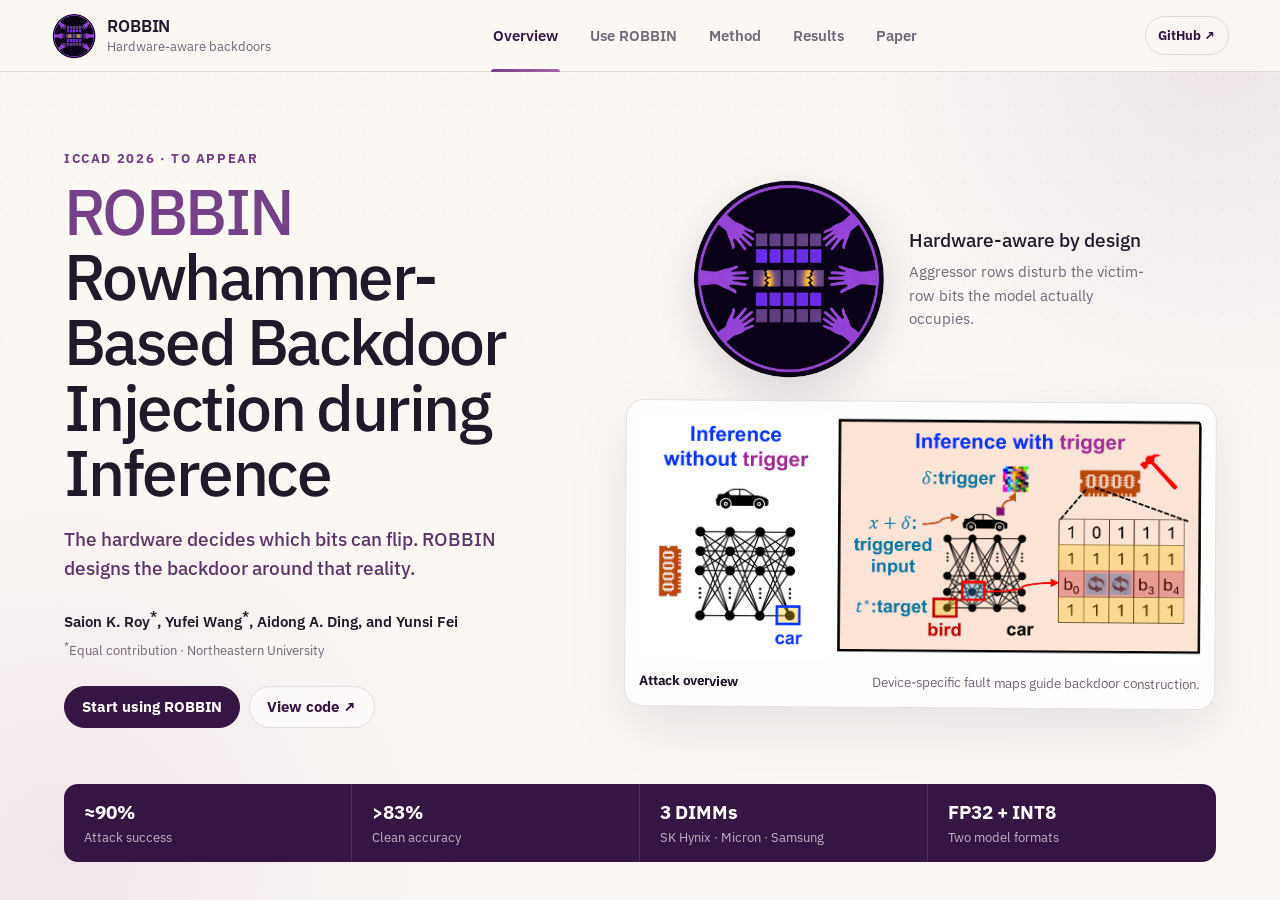
==== docs/index.html @ 3e722560 "Refine emblem hands and hammered cells" ====
<!doctype html>
<html lang="en">
  <head>
    <meta charset="utf-8" />
    <meta name="viewport" content="width=device-width, initial-scale=1" />
    <meta name="theme-color" content="#f8f3f7" />
    <meta name="description" content="ROBBIN is a hardware-aware inference-time backdoor attack that maps device-specific Rowhammer faults to DNN model pages." />
    <meta property="og:title" content="ROBBIN · Rowhammer-Based Backdoor Injection during Inference" />
    <meta property="og:description" content="Use ROBBIN, understand the method, and explore hardware results across three DDR4 devices." />
    <meta property="og:type" content="website" />
    <meta property="og:url" content="https://noisyor.github.io/ROBBIN-Rowhammer-Based-Backdoor-Injection-during-Inference/" />
    <meta property="og:image" content="https://noisyor.github.io/ROBBIN-Rowhammer-Based-Backdoor-Injection-during-Inference/assets/robbin-og.png" />
    <meta name="twitter:card" content="summary_large_image" />
    <link rel="icon" href="assets/robbin-robin-emblem.png?v=20260803e" />
    <link rel="stylesheet" href="assets/site.css?v=20260803j" />
    <script src="assets/site.js?v=20260803c" defer></script>
    <title>ROBBIN · Rowhammer-Based Backdoor Injection during Inference</title>
  </head>
  <body>
    <a class="skip-link" href="#tab-content">Skip to content</a>
    <div class="app-shell">
      <header class="site-header">
        <a class="brand" href="#overview" data-tab-link="overview" aria-label="ROBBIN overview">
          <img src="assets/robbin-robin-emblem.png?v=20260803e" alt="" />
          <span><strong>ROBBIN</strong><small>Hardware-aware backdoors</small></span>
        </a>

        <nav class="site-tabs" role="tablist" aria-label="Project sections">
          <button type="button" role="tab" id="tab-overview" aria-controls="overview" aria-selected="true" data-tab="overview">Overview</button>
          <button type="button" role="tab" id="tab-use" aria-controls="use" aria-selected="false" data-tab="use">Use ROBBIN</button>
          <button type="button" role="tab" id="tab-method" aria-controls="method" aria-selected="false" data-tab="method">Method</button>
          <button type="button" role="tab" id="tab-results" aria-controls="results" aria-selected="false" data-tab="results">Results</button>
          <button type="button" role="tab" id="tab-paper" aria-controls="paper" aria-selected="false" data-tab="paper">Paper</button>
        </nav>

        <a class="github-link" href="https://github.com/noisyor/ROBBIN-Rowhammer-Based-Backdoor-Injection-during-Inference">GitHub <span aria-hidden="true">↗</span></a>
      </header>

      <main id="tab-content" class="tab-content">
        <section class="tab-panel overview-panel" id="overview" role="tabpanel" aria-labelledby="tab-overview" tabindex="0">
          <div class="overview-copy">
            <p class="kicker">ICCAD 2026 · To appear</p>
            <h1><span>ROBBIN</span><br />Rowhammer-Based Backdoor Injection during Inference</h1>
            <p class="lead">The hardware decides which bits can flip. ROBBIN designs the backdoor around that reality.</p>
            <p class="authors">Saion K. Roy<sup>*</sup>, Yufei Wang<sup>*</sup>, Aidong A. Ding, and Yunsi Fei</p>
            <p class="affiliation"><sup>*</sup>Equal contribution · Northeastern University</p>
            <div class="actions">
              <button class="primary-action" type="button" data-tab-link="use">Start using ROBBIN</button>
              <a class="secondary-action" href="https://github.com/noisyor/ROBBIN-Rowhammer-Based-Backdoor-Injection-during-Inference">View code ↗</a>
            </div>
          </div>

          <div class="overview-visual">
            <div class="emblem-showcase">
              <img src="assets/robbin-robin-emblem.png?v=20260803e" alt="ROBBIN emblem showing mirrored five-fingered hands around DRAM rows with hammered victim cells turning yellow" />
              <div><strong>Hardware-aware by design</strong><span>Aggressor rows disturb the victim-row bits the model actually occupies.</span></div>
            </div>
            <figure class="paper-card">
              <img src="assets/figures/attack-overview.png" alt="A clean car input is classified correctly, while a triggered car input is mapped to a bird after profiled Rowhammer bit flips." />
              <figcaption><strong>Attack overview</strong><span>Device-specific fault maps guide backdoor construction.</span></figcaption>
            </figure>
          </div>

          <div class="metric-strip" aria-label="Evaluation highlights">
            <div><strong>≈90%</strong><span>Attack success</span></div>
            <div><strong>&gt;83%</strong><span>Clean accuracy</span></div>
            <div><strong>3 DIMMs</strong><span>SK Hynix · Micron · Samsung</span></div>
            <div><strong>FP32 + INT8</strong><span>Two model formats</span></div>
          </div>
        </section>

        <section class="tab-panel use-panel" id="use" role="tabpanel" aria-labelledby="tab-use" tabindex="0" hidden>
          <header class="panel-heading">
            <div><p class="kicker">Use ROBBIN</p><h2>From checkpoint to attack report.</h2></div>
            <p>Begin with the supplied profile. Move to an authorized hardware profile after the software path works end to end.</p>
          </header>

          <div class="use-layout">
            <aside class="setup-card">
              <div class="setup-group">
                <span class="control-label">1 · Profile source</span>
                <div class="segmented" role="group" aria-label="Choose profile source">
                  <button type="button" data-profile="sample" aria-pressed="true">Sample</button>
                  <button type="button" data-profile="custom" aria-pressed="false">My DRAM</button>
                </div>
              </div>
              <div class="setup-group">
                <span class="control-label">2 · Model precision</span>
                <div class="segmented" role="group" aria-label="Choose model precision">
                  <button type="button" data-precision="int8" aria-pressed="true">INT8</button>
                  <button type="button" data-precision="fp32" aria-pressed="false">FP32</button>
                </div>
              </div>
              <div class="current-path"><span>Current path</span><strong id="run-path-label">Sample · INT8</strong></div>
              <div class="needs-list">
                <p><span>01</span>Python 3.8+ and PyTorch</p>
                <p><span>02</span>ResNet-20 checkpoint</p>
                <p><span>03</span>Linux research system</p>
              </div>
              <p class="safety"><strong>Authorized systems only.</strong> The sample profile does not hammer local memory.</p>
            </aside>

            <div class="command-card">
              <div class="command-header"><span id="command-title">Reproduce with the supplied profile</span><button type="button" class="copy-button" data-copy-target="quickstart-code">Copy</button></div>
              <pre><code id="quickstart-code">Loading commands…</code></pre>
              <p id="command-note"><strong>Before you run:</strong> CIFAR-10 downloads automatically.</p>
            </div>
          </div>

          <div class="workflow-strip" aria-label="ROBBIN workflow">
            <div><b>1</b><span><strong>Profile</strong>Stable 0→1 and 1→0 faults</span></div>
            <div><b>2</b><span><strong>Map</strong>Model layout in 4 KB pages</span></div>
            <div><b>3</b><span><strong>Optimize</strong>Score realizable page pairs</span></div>
            <div><b>4</b><span><strong>Evaluate</strong>Track ASR and clean accuracy</span></div>
          </div>
        </section>

        <section class="tab-panel method-panel" id="method" role="tabpanel" aria-labelledby="tab-method" tabindex="0" hidden>
          <header class="panel-heading">
            <div><p class="kicker">The method</p><h2>Hardware fault map first.</h2></div>
            <p>ROBBIN selects mappings from the flips a real target device can produce, rather than hoping idealized model flips are physically realizable.</p>
          </header>

          <div class="method-layout">
            <div class="method-steps">
              <article><span>01</span><div><h3>Measure stable faults</h3><p>Retain reproducible, direction-specific bit flips from repeated profiling.</p></div></article>
              <article><span>02</span><div><h3>Score realizable impact</h3><p>Combine model sensitivity, bit significance, and device vulnerability.</p></div></article>
              <article><span>03</span><div><h3>Match pages</h3><p>Test top-K DRAM candidates for each high-value model page.</p></div></article>
              <article><span>04</span><div><h3>Deploy and evaluate</h3><p>Apply selected mappings while enforcing the clean-accuracy floor.</p></div></article>
            </div>

            <figure class="figure-card profile-figure">
              <img src="assets/figures/dram-profile.png" alt="Bit-flip count versus refresh cycles for three DDR4 devices." />
              <figcaption>Fault counts stabilize by 500 refresh cycles across ten repetitions.</figcaption>
            </figure>

            <aside class="formula-card">
              <span class="control-label">Direction-aware page score</span>
              <div class="score-equation" role="img" aria-label="r sub p equals V zero to one times s sub p zero to one, plus V one to zero times s sub p one to zero">
                <span class="equation-symbol"><i>r</i><sub>p</sub></span>
                <span class="equation-operator">=</span>
                <span class="equation-term"><i>V</i><sup>(0→1)</sup><i>s</i><sub>p</sub><sup>(0→1)</sup></span>
                <span class="equation-operator equation-plus">+</span>
                <span class="equation-term"><i>V</i><sup>(1→0)</sup><i>s</i><sub>p</sub><sup>(1→0)</sup></span>
              </div>
              <p class="equation-note">Available hardware faults × model sensitivity, summed over both flip directions.</p>
              <dl><div><dt>Candidate pool</dt><dd>Top-K, typically 20</dd></div><div><dt>Constraint</dt><dd>Target ASR + TA floor</dd></div><div><dt>Output</dt><dd>DNN → DRAM pages</dd></div></dl>
            </aside>
          </div>
        </section>

        <section class="tab-panel results-panel" id="results" role="tabpanel" aria-labelledby="tab-results" tabindex="0" hidden>
          <header class="panel-heading">
            <div><p class="kicker">Hardware results</p><h2>Consistent across three DDR4 chips.</h2></div>
            <div class="result-switch" role="group" aria-label="Choose result precision"><button type="button" data-result="int8" aria-pressed="true">INT8</button><button type="button" data-result="fp32" aria-pressed="false">FP32</button></div>
          </header>

          <div class="results-layout">
            <figure class="figure-card result-figure">
              <img id="result-image" src="assets/figures/int8-results.png" alt="INT8 attack success and test accuracy across three devices." />
              <figcaption id="result-caption">INT8 ResNet-20 · ROBBIN versus Don’t Knock</figcaption>
            </figure>
            <div class="result-summary">
              <article><span>Attack success</span><strong id="result-asr">90.2 / 90.1 / 90.9%</strong><p>Devices A, B, and C</p></article>
              <article><span>Clean accuracy</span><strong id="result-ta">83.0–87.0%</strong><p>After attack deployment</p></article>
              <article><span id="result-third-label">Page efficiency</span><strong id="result-efficiency">64–73% fewer</strong><p id="result-efficiency-note">Pages than Don’t Knock</p></article>
            </div>
            <aside class="defense-card">
              <div><span class="control-label">Countermeasure</span><h3>Keep weights off vulnerable pages.</h3><p>Vulnerability-aware allocation restores clean accuracy and reduces ASR to the trigger-only baseline on Device B.</p></div>
              <img src="assets/figures/countermeasure.png" alt="Countermeasure results after vulnerable-page blacklisting." />
            </aside>
          </div>
        </section>

        <section class="tab-panel paper-panel" id="paper" role="tabpanel" aria-labelledby="tab-paper" tabindex="0" hidden>
          <div class="paper-layout">
            <div class="paper-meta">
              <p class="kicker">Paper</p>
              <h2>ROBBIN: Rowhammer-Based Backdoor Injection during Inference</h2>
              <p class="authors">Saion K. Roy, Yufei Wang, Aidong A. Ding, and Yunsi Fei</p>
              <p class="venue">IEEE/ACM International Conference on Computer-Aided Design · 2026 · To appear</p>
              <div class="actions"><a class="primary-action" href="https://github.com/noisyor/ROBBIN-Rowhammer-Based-Backdoor-Injection-during-Inference">GitHub repository ↗</a><a class="secondary-action" href="https://drive.google.com/drive/folders/113tWaQPlbuyK6h5fFslvnyCXRkXAqYg8?usp=sharing">Profiling data ↗</a></div>
              <img class="paper-emblem" src="assets/robbin-robin-emblem.png?v=20260803e" alt="ROBBIN Rowhammer aggressor-row emblem" />
            </div>
            <article class="abstract-card"><span class="control-label">Abstract</span><p>Existing Rowhammer-based inference-time backdoor attacks choose model bit flips without accounting for the complete fault set that the underlying DRAM will produce. This disconnect makes their behavior unreliable across devices and causes damaging collateral flips.</p><p>ROBBIN integrates device-specific vulnerability profiles into backdoor construction, selecting model-to-DRAM page mappings that maximize triggered behavior while preserving clean accuracy.</p></article>
            <div class="citation-card"><div class="command-header"><span>BibTeX · preliminary</span><button type="button" class="copy-button" data-copy-target="bibtex-code">Copy</button></div><pre><code id="bibtex-code">@inproceedings{roy2026robbin,
  title     = {ROBBIN: Rowhammer-Based Backdoor Injection during Inference},
  author    = {Roy, Saion K. and Wang, Yufei and Ding, Aidong A. and Fei, Yunsi},
  booktitle = {IEEE/ACM International Conference on Computer-Aided Design},
  year      = {2026}
}</code></pre><p>Final proceedings details will replace this citation.</p></div>
          </div>
        </section>
      </main>
    </div>
  </body>
</html>
---- docs/assets/site.css ----
@import url("https://fonts.googleapis.com/css2?family=IBM+Plex+Sans:ital,wght@0,400;0,500;0,600;1,400&display=swap");

:root {
  --ink: #21182a;
  --muted: #716779;
  --paper: #fbf8f4;
  --surface: rgba(255, 255, 255, .82);
  --plum: #351542;
  --violet: #754087;
  --orchid: #a965a9;
  --gold: #dcae54;
  --line: rgba(73, 45, 84, .14);
  --shadow: 0 22px 60px rgba(53, 21, 66, .10);
  --radius: 18px;
  --text-xs: .84rem;
  --text-sm: .96rem;
  --text-base: 1rem;
  --text-lg: 1.18rem;
  --text-xl: 1.55rem;
  --text-2xl: clamp(2.2rem, 3.2vw, 3.2rem);
}

* { box-sizing: border-box; }
html, body { width: 100%; height: 100%; overflow: hidden; }
html { background: var(--paper); }
body { margin: 0; color: var(--ink); background: radial-gradient(circle at 5% 95%, rgba(169, 101, 169, .12), transparent 30%), radial-gradient(circle at 95% 5%, rgba(117, 64, 135, .10), transparent 28%), var(--paper); font-family: "IBM Plex Sans", -apple-system, BlinkMacSystemFont, "Segoe UI", sans-serif; font-size: var(--text-base); line-height: 1.55; -webkit-font-smoothing: antialiased; }
body::before { content: ""; position: fixed; inset: 0; pointer-events: none; opacity: .34; background-image: radial-gradient(circle at 1px 1px, rgba(53, 21, 66, .12) 1px, transparent 0); background-size: 26px 26px; mask-image: linear-gradient(to bottom, #000, transparent 72%); }
button, a { font: inherit; }
button { color: inherit; }
a { color: inherit; }
img { display: block; max-width: 100%; }
h1, h2, h3, p { margin-top: 0; }
.skip-link { position: fixed; z-index: 50; top: 8px; left: 8px; padding: 8px 12px; color: #fff; background: var(--plum); transform: translateY(-160%); }
.skip-link:focus { transform: none; }
.app-shell { position: relative; height: 100dvh; display: grid; grid-template-rows: 72px minmax(0, 1fr); overflow: hidden; }

.site-header { position: relative; z-index: 10; display: grid; grid-template-columns: 240px minmax(0, 1fr) 110px; align-items: center; gap: 24px; padding: 0 clamp(20px, 4vw, 58px); background: rgba(251, 248, 244, .88); border-bottom: 1px solid var(--line); backdrop-filter: blur(16px); }
.brand { width: fit-content; display: flex; align-items: center; gap: 10px; text-decoration: none; }
.brand img { width: 46px; height: 46px; object-fit: contain; }
.brand > span { display: grid; line-height: 1.15; }
.brand strong { font-size: 1.05rem; font-weight: 600; letter-spacing: -.01em; }
.brand small { margin-top: 3px; color: var(--muted); font-size: var(--text-xs); }
.site-tabs { height: 100%; display: flex; align-items: stretch; justify-content: center; gap: clamp(12px, 2.2vw, 34px); }
.site-tabs button { position: relative; padding: 0 2px; color: var(--muted); background: none; border: 0; font-size: var(--text-sm); font-weight: 600; cursor: pointer; white-space: nowrap; }
.site-tabs button:hover, .site-tabs button[aria-selected="true"] { color: var(--plum); }
.site-tabs button[aria-selected="true"]::after { content: ""; position: absolute; right: 0; bottom: -1px; left: 0; height: 3px; background: linear-gradient(90deg, var(--violet), var(--orchid)); border-radius: 3px 3px 0 0; }
.github-link { justify-self: end; padding: 8px 12px; color: var(--plum); border: 1px solid var(--line); border-radius: 999px; font-size: var(--text-xs); font-weight: 700; text-decoration: none; }
.github-link:hover { border-color: var(--violet); }

.tab-content { position: relative; min-height: 0; overflow: hidden; }
.tab-panel { position: absolute; inset: 0; min-height: 0; padding: clamp(22px, 3vw, 44px) clamp(24px, 5vw, 72px); overflow: hidden; animation: panel-in .34s ease both; }
.tab-panel[hidden] { display: none; }
@keyframes panel-in { from { opacity: 0; transform: translateY(8px); } to { opacity: 1; transform: none; } }
.kicker { margin-bottom: 10px; color: var(--violet); font-size: var(--text-xs); font-weight: 700; letter-spacing: .12em; text-transform: uppercase; }
.panel-heading { height: 84px; display: flex; align-items: flex-end; justify-content: space-between; gap: 46px; margin-bottom: 24px; }
.panel-heading > div { flex: 1 1 auto; }
.panel-heading h2 { margin: 0; font-family: inherit; font-size: var(--text-2xl); font-weight: 500; line-height: 1.08; letter-spacing: -.025em; }
.panel-heading > p { width: min(44%, 520px); margin: 0; color: var(--muted); font-size: var(--text-sm); }
.control-label { display: block; color: var(--muted); font-size: var(--text-xs); font-weight: 700; letter-spacing: .08em; text-transform: uppercase; }
.primary-action, .secondary-action { display: inline-flex; align-items: center; justify-content: center; min-height: 42px; padding: 0 17px; border-radius: 999px; font-size: var(--text-sm); font-weight: 700; text-decoration: none; cursor: pointer; }
.primary-action { color: #fff; background: var(--plum); border: 1px solid var(--plum); }
.secondary-action { color: var(--plum); background: rgba(255,255,255,.5); border: 1px solid var(--line); }
.actions { display: flex; flex-wrap: wrap; gap: 9px; }
.figure-card, .paper-card, .setup-card, .command-card, .formula-card, .abstract-card, .citation-card, .result-summary article, .defense-card { background: var(--surface); border: 1px solid var(--line); border-radius: var(--radius); box-shadow: var(--shadow); }

.overview-panel { display: grid; grid-template-columns: minmax(0, .9fr) minmax(460px, 1.1fr); grid-template-rows: 1fr auto; column-gap: clamp(38px, 6vw, 92px); align-items: center; }
.overview-copy { align-self: center; max-width: 700px; }
.overview-copy h1 { margin-bottom: 20px; font-family: inherit; font-size: clamp(2.5rem, 5vw, 4.4rem); font-weight: 500; line-height: 1.02; letter-spacing: -.04em; }
.overview-copy h1 span { color: var(--violet); }
.lead { max-width: 660px; margin-bottom: 23px; color: #5d3467; font-size: var(--text-lg); font-weight: 500; }
.authors { margin-bottom: 4px; font-size: var(--text-sm); font-weight: 600; }
.affiliation { margin-bottom: 25px; color: var(--muted); font-size: var(--text-xs); }
.overview-visual { position: relative; display: grid; grid-template-rows: auto auto; gap: 12px; align-content: center; align-self: stretch; min-height: 0; }
.emblem-showcase { display: flex; align-items: center; justify-content: center; gap: 18px; padding: 8px 18px; }
.emblem-showcase img { width: clamp(180px, 16vw, 230px); height: clamp(180px, 16vw, 230px); flex: 0 0 auto; object-fit: contain; filter: drop-shadow(0 16px 25px rgba(53, 21, 66, .16)); }
.emblem-showcase > div { display: grid; max-width: 245px; }
.emblem-showcase strong { font-size: var(--text-lg); font-weight: 500; }
.emblem-showcase span { margin-top: 5px; color: var(--muted); font-size: var(--text-sm); }
.paper-card { position: relative; z-index: 1; width: 100%; overflow: hidden; margin: 0; padding: 14px; transform: rotate(.4deg); }
.paper-card > img { width: 100%; max-height: min(29vh, 270px); object-fit: contain; background: #fff; border-radius: 10px; }
.paper-card figcaption, .figure-card figcaption { display: flex; justify-content: space-between; gap: 20px; margin-top: 12px; color: var(--muted); font-size: var(--text-xs); }
.paper-card figcaption strong { color: var(--ink); }
.metric-strip { grid-column: 1 / -1; align-self: end; display: grid; grid-template-columns: repeat(4, 1fr); overflow: hidden; margin-top: 18px; background: var(--plum); border-radius: 14px; }
.metric-strip div { display: grid; padding: 14px 20px; color: rgba(255,255,255,.68); border-right: 1px solid rgba(255,255,255,.12); }
.metric-strip div:last-child { border-right: 0; }
.metric-strip strong { color: #fff; font-size: var(--text-lg); }
.metric-strip span { font-size: var(--text-xs); }

.use-layout { height: calc(100% - 168px); display: grid; grid-template-columns: 260px minmax(0, 1fr); gap: 18px; }
.setup-card { padding: 20px; box-shadow: none; }
.setup-group + .setup-group { margin-top: 18px; }
.segmented { display: grid; grid-template-columns: 1fr 1fr; gap: 4px; margin-top: 8px; padding: 4px; background: #eee7f0; border-radius: 10px; }
.segmented button, .result-switch button { min-height: 35px; background: transparent; border: 0; border-radius: 7px; font-size: var(--text-xs); font-weight: 700; cursor: pointer; }
.segmented button[aria-pressed="true"], .result-switch button[aria-pressed="true"] { color: #fff; background: var(--plum); }
.current-path { margin: 18px 0 15px; padding: 12px; background: #f7f0f7; border: 1px solid var(--line); border-radius: 10px; }
.current-path span { display: block; color: var(--muted); font-size: var(--text-xs); text-transform: uppercase; }
.current-path strong { color: var(--violet); font-size: var(--text-sm); }
.needs-list { display: grid; gap: 8px; }
.needs-list p { display: flex; gap: 9px; margin: 0; color: var(--muted); font-size: var(--text-xs); }
.needs-list span { color: var(--violet); font-weight: 700; }
.safety { margin: 16px 0 0; padding-top: 13px; color: #7b6040; border-top: 1px solid var(--line); font-size: var(--text-xs); }
.command-card { min-width: 0; overflow: hidden; color: #eee7f3; background: #201429; }
.command-header { min-height: 50px; display: flex; align-items: center; justify-content: space-between; gap: 20px; padding: 0 18px; color: #d5c8da; border-bottom: 1px solid rgba(255,255,255,.10); font-size: var(--text-xs); }
.copy-button { padding: 6px 10px; color: #fff; background: rgba(255,255,255,.07); border: 1px solid rgba(255,255,255,.16); border-radius: 7px; font-size: var(--text-xs); cursor: pointer; }
pre { margin: 0; overflow: auto; white-space: pre; }
code { font: 500 var(--text-xs)/1.58 ui-monospace, SFMono-Regular, Menlo, Consolas, monospace; }
.command-card pre { height: calc(100% - 103px); padding: 18px 22px; }
.command-card > p { height: 53px; margin: 0; padding: 10px 18px; color: #ab9db1; background: rgba(0,0,0,.12); border-top: 1px solid rgba(255,255,255,.08); font-size: var(--text-xs); }
.command-card > p strong { color: #e5dce9; }
.workflow-strip { height: 60px; display: grid; grid-template-columns: repeat(4, 1fr); gap: 8px; margin-top: 12px; }
.workflow-strip > div { display: flex; align-items: center; gap: 11px; padding: 9px 13px; background: rgba(255,255,255,.7); border: 1px solid var(--line); border-radius: 11px; }
.workflow-strip b { display: grid; width: 25px; height: 25px; place-items: center; flex: 0 0 auto; color: #fff; background: var(--violet); border-radius: 50%; font-size: var(--text-xs); }
.workflow-strip span { display: grid; color: var(--muted); font-size: var(--text-xs); }
.workflow-strip strong { color: var(--ink); font-size: var(--text-xs); }

.method-layout { height: calc(100% - 108px); display: grid; grid-template-columns: .9fr 1.2fr .9fr; gap: 18px; }
.method-panel .panel-heading > p { font-size: var(--text-base); }
.method-panel .kicker, .formula-card .control-label { font-size: var(--text-sm); }
.method-steps { display: grid; grid-template-rows: repeat(4, 1fr); gap: 8px; }
.method-steps article { display: flex; align-items: center; gap: 14px; padding: 14px 16px; background: rgba(255,255,255,.74); border: 1px solid var(--line); border-radius: 13px; }
.method-steps article > span { color: var(--orchid); font: 700 var(--text-sm)/1 ui-monospace, monospace; }
.method-steps h3 { margin: 0 0 5px; font-size: var(--text-lg); font-weight: 500; }
.method-steps p { margin: 0; color: var(--muted); font-size: var(--text-sm); line-height: 1.45; }
.profile-figure { display: flex; flex-direction: column; justify-content: center; margin: 0; padding: 18px; box-shadow: none; }
.profile-figure img { width: 100%; max-height: calc(100% - 32px); object-fit: contain; }
.profile-figure figcaption { font-size: var(--text-sm); line-height: 1.45; }
.formula-card { align-self: stretch; display: flex; flex-direction: column; padding: 24px; background: linear-gradient(145deg, #fff, #f5edf7); box-shadow: none; }
.score-equation { display: flex; align-items: baseline; justify-content: center; gap: clamp(6px, .75vw, 10px); margin: clamp(24px, 5vh, 48px) 0 16px; padding: 22px 12px; color: var(--plum); background: rgba(255,255,255,.72); border: 1px solid var(--line); border-radius: 12px; font-family: "Cambria Math", "STIX Two Math", Georgia, serif; font-size: clamp(1.05rem, 1.4vw, 1.3rem); line-height: 1; white-space: nowrap; }
.equation-symbol, .equation-term { display: inline-flex; align-items: baseline; }
.equation-operator { color: var(--muted); font-family: "IBM Plex Sans", sans-serif; font-size: .9em; }
.equation-plus { color: var(--orchid); }
.score-equation i { font-style: italic; }
.score-equation sup, .score-equation sub { position: relative; font-size: .58em; line-height: 0; }
.score-equation sup { top: -.6em; margin-left: 4px; }
.score-equation sub { bottom: -.15em; margin-left: 1px; }
.equation-term sup + i { margin-left: 4px; }
.equation-note { margin: 0; color: var(--muted); font-size: var(--text-base); line-height: 1.5; }
.formula-card dl { margin: auto 0 0; border-top: 1px solid var(--line); }
.formula-card dl div { display: flex; justify-content: space-between; gap: 14px; padding: 11px 0; border-bottom: 1px solid var(--line); font-size: var(--text-sm); }
.formula-card dt { color: var(--muted); }
.formula-card dd { margin: 0; font-weight: 700; text-align: right; }

.results-panel .panel-heading { align-items: center; }
.result-switch { display: grid; grid-template-columns: 1fr 1fr; gap: 4px; padding: 4px; background: #eee7f0; border-radius: 10px; }
.result-switch button { width: 74px; }
.results-layout { height: calc(100% - 108px); display: grid; grid-template-columns: 1.6fr .75fr; grid-template-rows: 1fr auto; gap: 14px; }
.result-figure { grid-row: 1 / -1; display: flex; flex-direction: column; justify-content: center; margin: 0; padding: 20px; box-shadow: none; }
.result-figure img { width: 100%; max-height: calc(100% - 34px); object-fit: contain; }
.result-summary { display: grid; grid-template-columns: 1fr; gap: 9px; }
.result-summary article { padding: 13px 16px; box-shadow: none; }
.result-summary span { color: var(--muted); font-size: var(--text-xs); font-weight: 600; letter-spacing: .07em; text-transform: uppercase; }
.result-summary strong { display: block; margin: 4px 0 0; color: var(--violet); font-size: var(--text-lg); }
.result-summary p { margin: 0; color: var(--muted); font-size: var(--text-xs); }
.defense-card { display: grid; grid-template-columns: 1fr 115px; align-items: center; gap: 14px; padding: 15px; background: #f7f2f8; box-shadow: none; }
.defense-card h3 { margin: 4px 0; font-family: inherit; font-size: var(--text-lg); font-weight: 500; line-height: 1.2; }
.defense-card p { margin: 0; color: var(--muted); font-size: var(--text-xs); }
.defense-card img { max-height: 105px; margin-left: auto; object-fit: contain; border-radius: 8px; }

.paper-layout { height: 100%; display: grid; grid-template-columns: 1.1fr .9fr; grid-template-rows: 1fr auto; gap: 18px; align-items: stretch; }
.paper-meta { position: relative; padding: 28px; overflow: hidden; background: linear-gradient(145deg, rgba(255,255,255,.92), rgba(245,237,247,.9)); border: 1px solid var(--line); border-radius: var(--radius); }
.paper-meta h2 { max-width: 720px; margin-bottom: 24px; font-family: inherit; font-size: clamp(2.4rem, 5vw, 3.8rem); font-weight: 500; line-height: 1.04; letter-spacing: -.035em; }
.paper-meta .venue { max-width: 590px; margin: 9px 0 24px; color: var(--muted); font-size: var(--text-sm); }
.paper-emblem { position: absolute; right: -35px; bottom: -55px; width: min(34%, 250px); opacity: .12; }
.abstract-card { padding: 28px; box-shadow: none; }
.abstract-card p { color: var(--muted); font-size: var(--text-sm); }
.abstract-card p:first-of-type { margin-top: 22px; }
.citation-card { grid-column: 1 / -1; overflow: hidden; color: #ede5f0; background: #201429; box-shadow: none; }
.citation-card pre { padding: 15px 20px; }
.citation-card > p { margin: 0; padding: 8px 20px; color: #a99caf; background: rgba(0,0,0,.12); font-size: var(--text-xs); }

@media (max-height: 720px) and (min-width: 901px) {
  .app-shell { grid-template-rows: 64px minmax(0, 1fr); }
  .tab-panel { padding-block: 20px; }
  .panel-heading { height: 70px; margin-bottom: 14px; }
  .panel-heading h2 { font-size: 2.6rem; }
  .use-layout { height: calc(100% - 144px); }
  .method-layout, .results-layout { height: calc(100% - 84px); }
  .overview-copy h1 { font-size: clamp(2.2rem, 4.1vw, 4rem); }
  .emblem-showcase img { width: 190px; height: 190px; }
  .paper-card > img { max-height: 24vh; }
  .workflow-strip { height: 54px; margin-top: 8px; }
}

@media (max-width: 900px) {
  html, body { overflow: auto; }
  .app-shell { min-height: 100dvh; height: auto; grid-template-rows: auto 1fr; overflow: visible; }
  .site-header { grid-template-columns: 1fr auto; gap: 8px; padding: 10px 16px 0; }
  .brand img { width: 40px; height: 40px; }
  .github-link { grid-column: 2; grid-row: 1; }
  .site-tabs { grid-column: 1 / -1; grid-row: 2; min-width: 0; height: 42px; justify-content: flex-start; gap: 22px; overflow-x: auto; }
  .tab-content { min-height: calc(100dvh - 104px); overflow: visible; }
  .tab-panel { position: relative; min-height: calc(100dvh - 104px); padding: 24px 18px; overflow: visible; }
  .overview-panel { grid-template-columns: 1fr; grid-template-rows: auto auto auto; gap: 24px; }
  .overview-copy h1 { font-size: clamp(2.5rem, 11vw, 4rem); }
  .metric-strip { grid-template-columns: 1fr 1fr; }
  .metric-strip div:nth-child(2) { border-right: 0; }
  .panel-heading { height: auto; align-items: flex-start; flex-direction: column; gap: 10px; }
  .panel-heading > p { width: 100%; }
  .use-layout, .method-layout, .results-layout, .paper-layout { height: auto; grid-template-columns: 1fr; grid-template-rows: auto; }
  .workflow-strip { height: auto; grid-template-columns: 1fr 1fr; }
  .result-figure { grid-row: auto; }
  .result-figure img, .profile-figure img { max-height: none; }
  .citation-card { grid-column: 1; }
  .command-card pre { height: 390px; }
}

@media (prefers-reduced-motion: reduce) {
  .tab-panel { animation: none; }
}
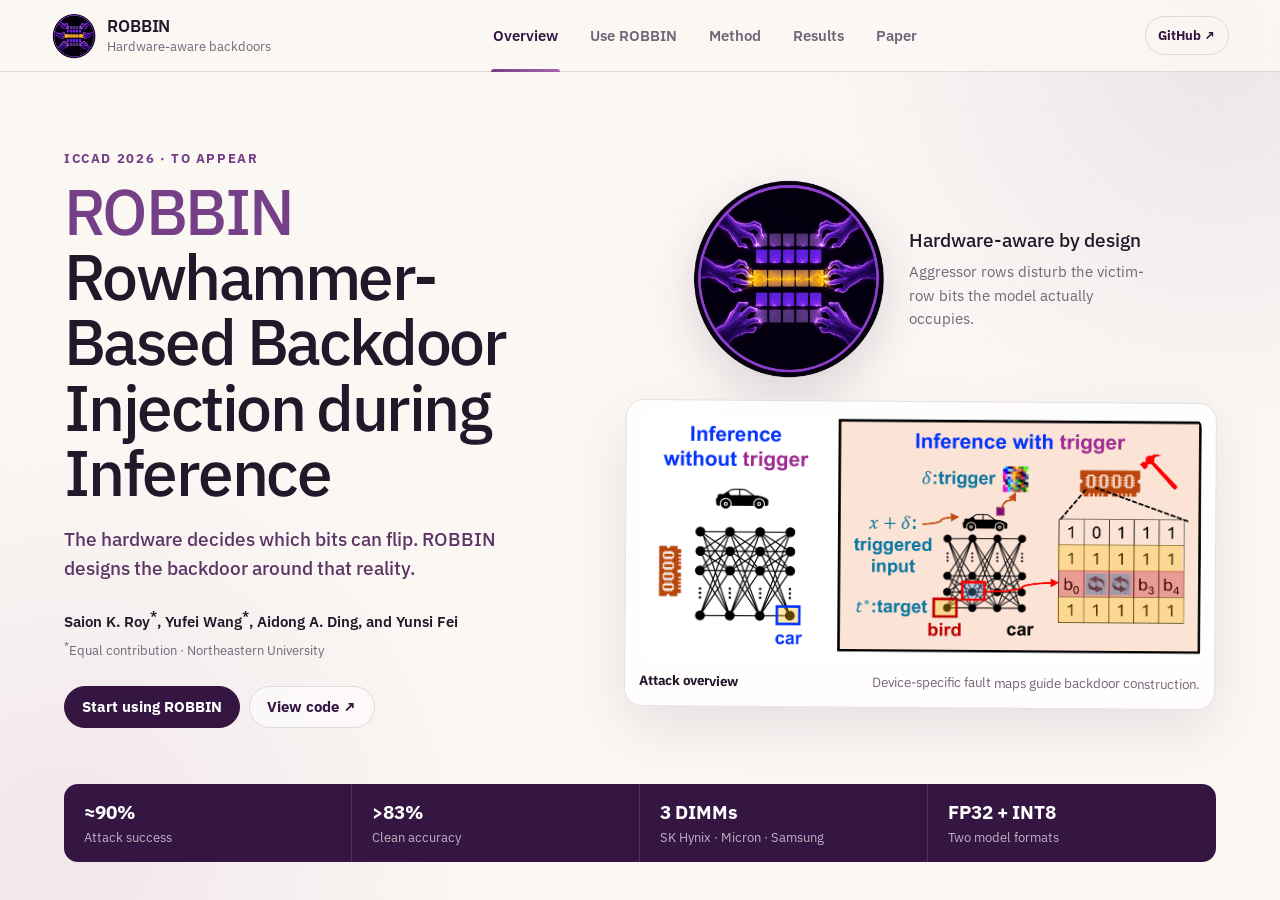
==== commit e5a92635: "Make emblem hands active and spread damage" ====
--- a/docs/index.html
+++ b/docs/index.html
@@ -11,7 +11,7 @@
     <meta property="og:url" content="https://noisyor.github.io/ROBBIN-Rowhammer-Based-Backdoor-Injection-during-Inference/" />
     <meta property="og:image" content="https://noisyor.github.io/ROBBIN-Rowhammer-Based-Backdoor-Injection-during-Inference/assets/robbin-og.png" />
     <meta name="twitter:card" content="summary_large_image" />
-    <link rel="icon" href="assets/robbin-robin-emblem.png?v=20260803e" />
+    <link rel="icon" href="assets/robbin-robin-emblem.png?v=20260803f" />
     <link rel="stylesheet" href="assets/site.css?v=20260803j" />
     <script src="assets/site.js?v=20260803c" defer></script>
     <title>ROBBIN · Rowhammer-Based Backdoor Injection during Inference</title>
@@ -21,7 +21,7 @@
     <div class="app-shell">
       <header class="site-header">
         <a class="brand" href="#overview" data-tab-link="overview" aria-label="ROBBIN overview">
-          <img src="assets/robbin-robin-emblem.png?v=20260803e" alt="" />
+          <img src="assets/robbin-robin-emblem.png?v=20260803f" alt="" />
           <span><strong>ROBBIN</strong><small>Hardware-aware backdoors</small></span>
         </a>
 
@@ -52,7 +52,7 @@
 
           <div class="overview-visual">
             <div class="emblem-showcase">
-              <img src="assets/robbin-robin-emblem.png?v=20260803e" alt="ROBBIN emblem showing mirrored five-fingered hands around DRAM rows with hammered victim cells turning yellow" />
+              <img src="assets/robbin-robin-emblem.png?v=20260803f" alt="ROBBIN emblem showing mirrored supernatural hands pressing DRAM rows while yellow damage spreads across the victim cells" />
               <div><strong>Hardware-aware by design</strong><span>Aggressor rows disturb the victim-row bits the model actually occupies.</span></div>
             </div>
             <figure class="paper-card">
@@ -180,7 +180,7 @@
               <p class="authors">Saion K. Roy, Yufei Wang, Aidong A. Ding, and Yunsi Fei</p>
               <p class="venue">IEEE/ACM International Conference on Computer-Aided Design · 2026 · To appear</p>
               <div class="actions"><a class="primary-action" href="https://github.com/noisyor/ROBBIN-Rowhammer-Based-Backdoor-Injection-during-Inference">GitHub repository ↗</a><a class="secondary-action" href="https://drive.google.com/drive/folders/113tWaQPlbuyK6h5fFslvnyCXRkXAqYg8?usp=sharing">Profiling data ↗</a></div>
-              <img class="paper-emblem" src="assets/robbin-robin-emblem.png?v=20260803e" alt="ROBBIN Rowhammer aggressor-row emblem" />
+              <img class="paper-emblem" src="assets/robbin-robin-emblem.png?v=20260803f" alt="ROBBIN Rowhammer aggressor-row emblem" />
             </div>
             <article class="abstract-card"><span class="control-label">Abstract</span><p>Existing Rowhammer-based inference-time backdoor attacks choose model bit flips without accounting for the complete fault set that the underlying DRAM will produce. This disconnect makes their behavior unreliable across devices and causes damaging collateral flips.</p><p>ROBBIN integrates device-specific vulnerability profiles into backdoor construction, selecting model-to-DRAM page mappings that maximize triggered behavior while preserving clean accuracy.</p></article>
             <div class="citation-card"><div class="command-header"><span>BibTeX · preliminary</span><button type="button" class="copy-button" data-copy-target="bibtex-code">Copy</button></div><pre><code id="bibtex-code">@inproceedings{roy2026robbin,
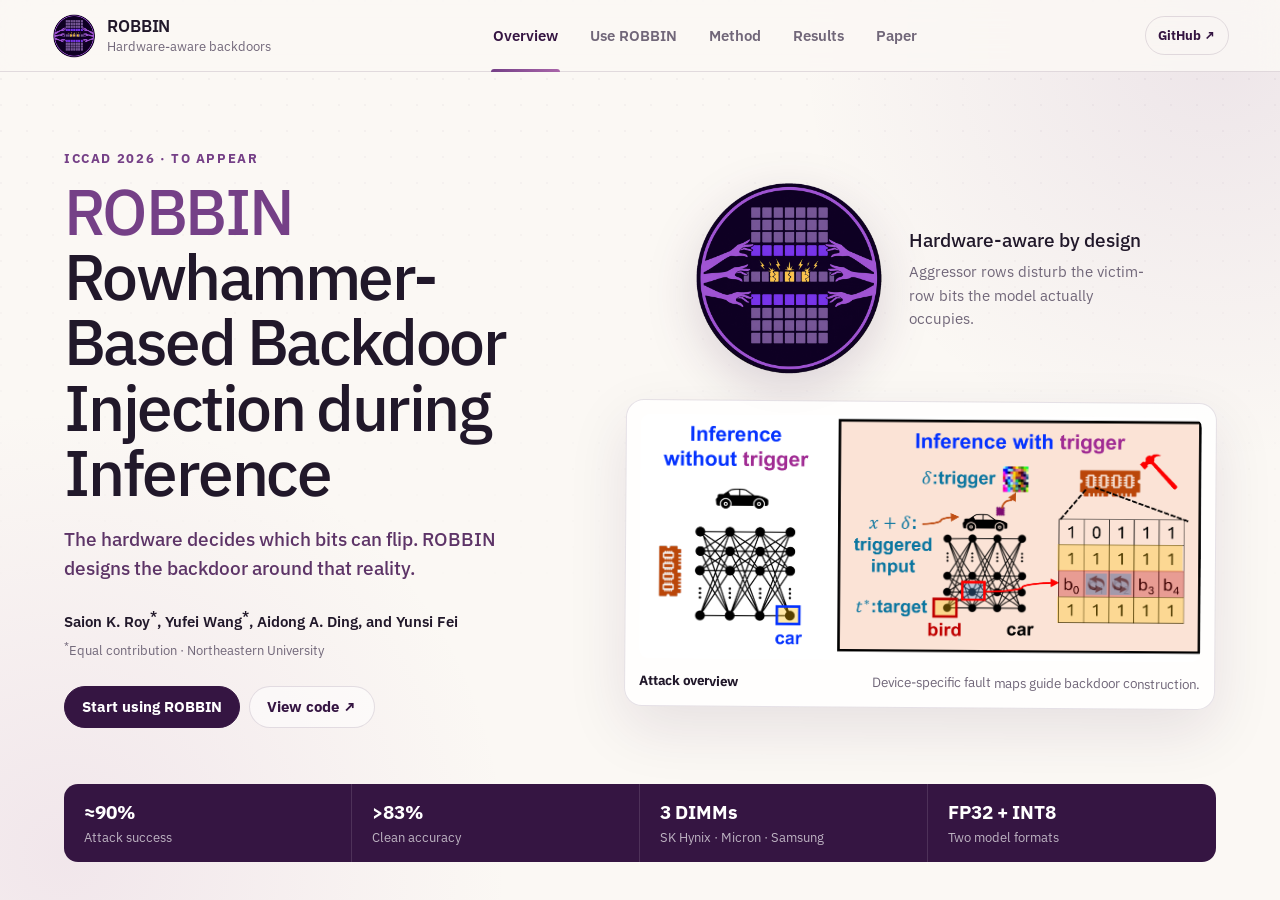
==== commit c763c02e: "Match emblem arms and victim row reference" ====
--- a/docs/index.html
+++ b/docs/index.html
@@ -11,7 +11,7 @@
     <meta property="og:url" content="https://noisyor.github.io/ROBBIN-Rowhammer-Based-Backdoor-Injection-during-Inference/" />
     <meta property="og:image" content="https://noisyor.github.io/ROBBIN-Rowhammer-Based-Backdoor-Injection-during-Inference/assets/robbin-og.png" />
     <meta name="twitter:card" content="summary_large_image" />
-    <link rel="icon" href="assets/robbin-robin-emblem.png?v=20260803f" />
+    <link rel="icon" href="assets/robbin-robin-emblem.png?v=20260803g" />
     <link rel="stylesheet" href="assets/site.css?v=20260803j" />
     <script src="assets/site.js?v=20260803c" defer></script>
     <title>ROBBIN · Rowhammer-Based Backdoor Injection during Inference</title>
@@ -21,7 +21,7 @@
     <div class="app-shell">
       <header class="site-header">
         <a class="brand" href="#overview" data-tab-link="overview" aria-label="ROBBIN overview">
-          <img src="assets/robbin-robin-emblem.png?v=20260803f" alt="" />
+          <img src="assets/robbin-robin-emblem.png?v=20260803g" alt="" />
           <span><strong>ROBBIN</strong><small>Hardware-aware backdoors</small></span>
         </a>
 
@@ -52,7 +52,7 @@
 
           <div class="overview-visual">
             <div class="emblem-showcase">
-              <img src="assets/robbin-robin-emblem.png?v=20260803f" alt="ROBBIN emblem showing mirrored supernatural hands pressing DRAM rows while yellow damage spreads across the victim cells" />
+              <img src="assets/robbin-robin-emblem.png?v=20260803g" alt="ROBBIN emblem showing three mirrored lateral arms on each side of DRAM rows with three victim cells turning yellow and cracking" />
               <div><strong>Hardware-aware by design</strong><span>Aggressor rows disturb the victim-row bits the model actually occupies.</span></div>
             </div>
             <figure class="paper-card">
@@ -180,7 +180,7 @@
               <p class="authors">Saion K. Roy, Yufei Wang, Aidong A. Ding, and Yunsi Fei</p>
               <p class="venue">IEEE/ACM International Conference on Computer-Aided Design · 2026 · To appear</p>
               <div class="actions"><a class="primary-action" href="https://github.com/noisyor/ROBBIN-Rowhammer-Based-Backdoor-Injection-during-Inference">GitHub repository ↗</a><a class="secondary-action" href="https://drive.google.com/drive/folders/113tWaQPlbuyK6h5fFslvnyCXRkXAqYg8?usp=sharing">Profiling data ↗</a></div>
-              <img class="paper-emblem" src="assets/robbin-robin-emblem.png?v=20260803f" alt="ROBBIN Rowhammer aggressor-row emblem" />
+              <img class="paper-emblem" src="assets/robbin-robin-emblem.png?v=20260803g" alt="ROBBIN Rowhammer aggressor-row emblem" />
             </div>
             <article class="abstract-card"><span class="control-label">Abstract</span><p>Existing Rowhammer-based inference-time backdoor attacks choose model bit flips without accounting for the complete fault set that the underlying DRAM will produce. This disconnect makes their behavior unreliable across devices and causes damaging collateral flips.</p><p>ROBBIN integrates device-specific vulnerability profiles into backdoor construction, selecting model-to-DRAM page mappings that maximize triggered behavior while preserving clean accuracy.</p></article>
             <div class="citation-card"><div class="command-header"><span>BibTeX · preliminary</span><button type="button" class="copy-button" data-copy-target="bibtex-code">Copy</button></div><pre><code id="bibtex-code">@inproceedings{roy2026robbin,
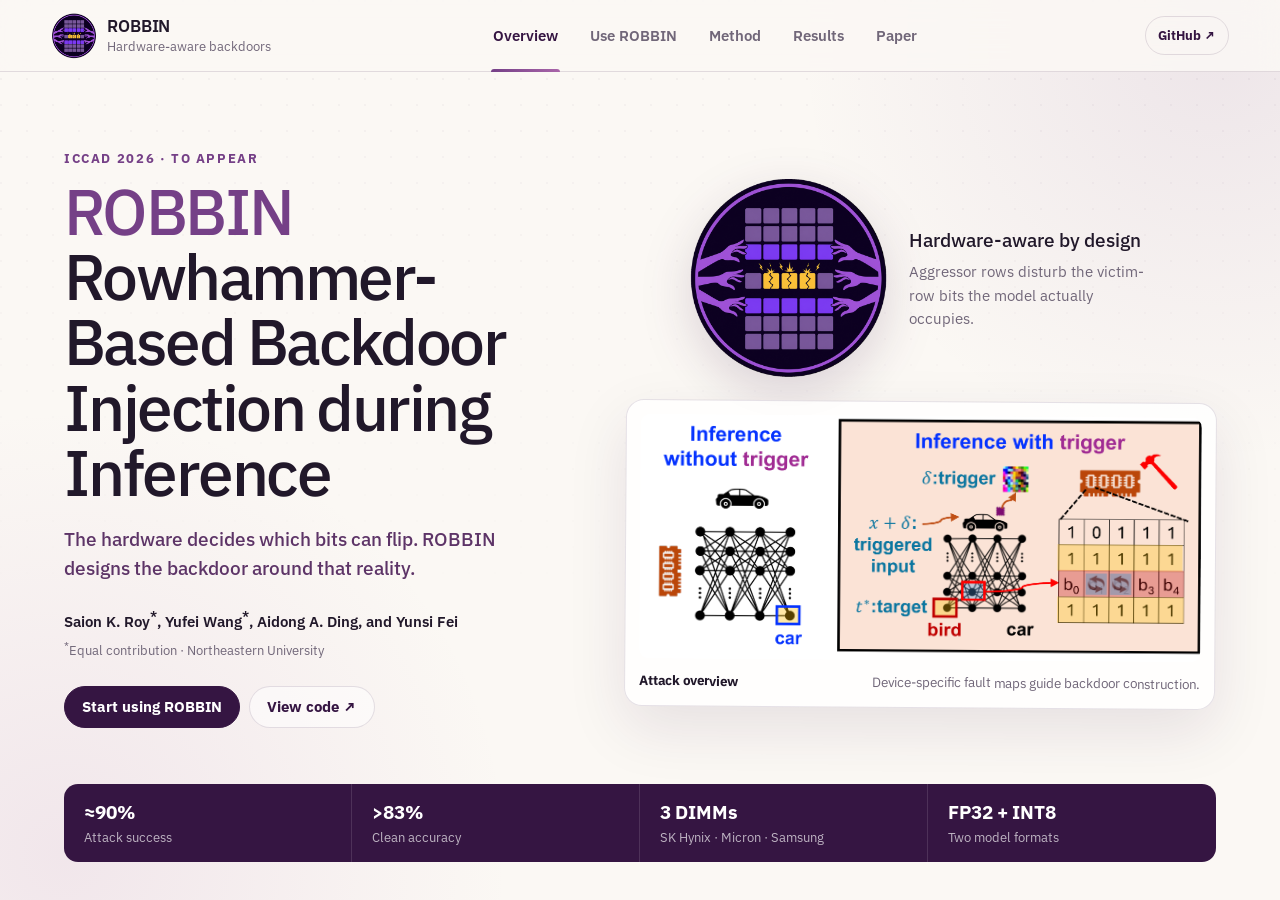
==== commit 6084bea5: "Zoom emblem and normalize DRAM grid" ====
--- a/docs/index.html
+++ b/docs/index.html
@@ -11,7 +11,7 @@
     <meta property="og:url" content="https://noisyor.github.io/ROBBIN-Rowhammer-Based-Backdoor-Injection-during-Inference/" />
     <meta property="og:image" content="https://noisyor.github.io/ROBBIN-Rowhammer-Based-Backdoor-Injection-during-Inference/assets/robbin-og.png" />
     <meta name="twitter:card" content="summary_large_image" />
-    <link rel="icon" href="assets/robbin-robin-emblem.png?v=20260803g" />
+    <link rel="icon" href="assets/robbin-robin-emblem.png?v=20260803h" />
     <link rel="stylesheet" href="assets/site.css?v=20260803j" />
     <script src="assets/site.js?v=20260803c" defer></script>
     <title>ROBBIN · Rowhammer-Based Backdoor Injection during Inference</title>
@@ -21,7 +21,7 @@
     <div class="app-shell">
       <header class="site-header">
         <a class="brand" href="#overview" data-tab-link="overview" aria-label="ROBBIN overview">
-          <img src="assets/robbin-robin-emblem.png?v=20260803g" alt="" />
+          <img src="assets/robbin-robin-emblem.png?v=20260803h" alt="" />
           <span><strong>ROBBIN</strong><small>Hardware-aware backdoors</small></span>
         </a>
 
@@ -52,7 +52,7 @@
 
           <div class="overview-visual">
             <div class="emblem-showcase">
-              <img src="assets/robbin-robin-emblem.png?v=20260803g" alt="ROBBIN emblem showing three mirrored lateral arms on each side of DRAM rows with three victim cells turning yellow and cracking" />
+              <img src="assets/robbin-robin-emblem.png?v=20260803h" alt="ROBBIN emblem showing a zoomed five-column DRAM grid with three mirrored lateral arms on each side and three victim cells turning yellow" />
               <div><strong>Hardware-aware by design</strong><span>Aggressor rows disturb the victim-row bits the model actually occupies.</span></div>
             </div>
             <figure class="paper-card">
@@ -180,7 +180,7 @@
               <p class="authors">Saion K. Roy, Yufei Wang, Aidong A. Ding, and Yunsi Fei</p>
               <p class="venue">IEEE/ACM International Conference on Computer-Aided Design · 2026 · To appear</p>
               <div class="actions"><a class="primary-action" href="https://github.com/noisyor/ROBBIN-Rowhammer-Based-Backdoor-Injection-during-Inference">GitHub repository ↗</a><a class="secondary-action" href="https://drive.google.com/drive/folders/113tWaQPlbuyK6h5fFslvnyCXRkXAqYg8?usp=sharing">Profiling data ↗</a></div>
-              <img class="paper-emblem" src="assets/robbin-robin-emblem.png?v=20260803g" alt="ROBBIN Rowhammer aggressor-row emblem" />
+              <img class="paper-emblem" src="assets/robbin-robin-emblem.png?v=20260803h" alt="ROBBIN Rowhammer aggressor-row emblem" />
             </div>
             <article class="abstract-card"><span class="control-label">Abstract</span><p>Existing Rowhammer-based inference-time backdoor attacks choose model bit flips without accounting for the complete fault set that the underlying DRAM will produce. This disconnect makes their behavior unreliable across devices and causes damaging collateral flips.</p><p>ROBBIN integrates device-specific vulnerability profiles into backdoor construction, selecting model-to-DRAM page mappings that maximize triggered behavior while preserving clean accuracy.</p></article>
             <div class="citation-card"><div class="command-header"><span>BibTeX · preliminary</span><button type="button" class="copy-button" data-copy-target="bibtex-code">Copy</button></div><pre><code id="bibtex-code">@inproceedings{roy2026robbin,
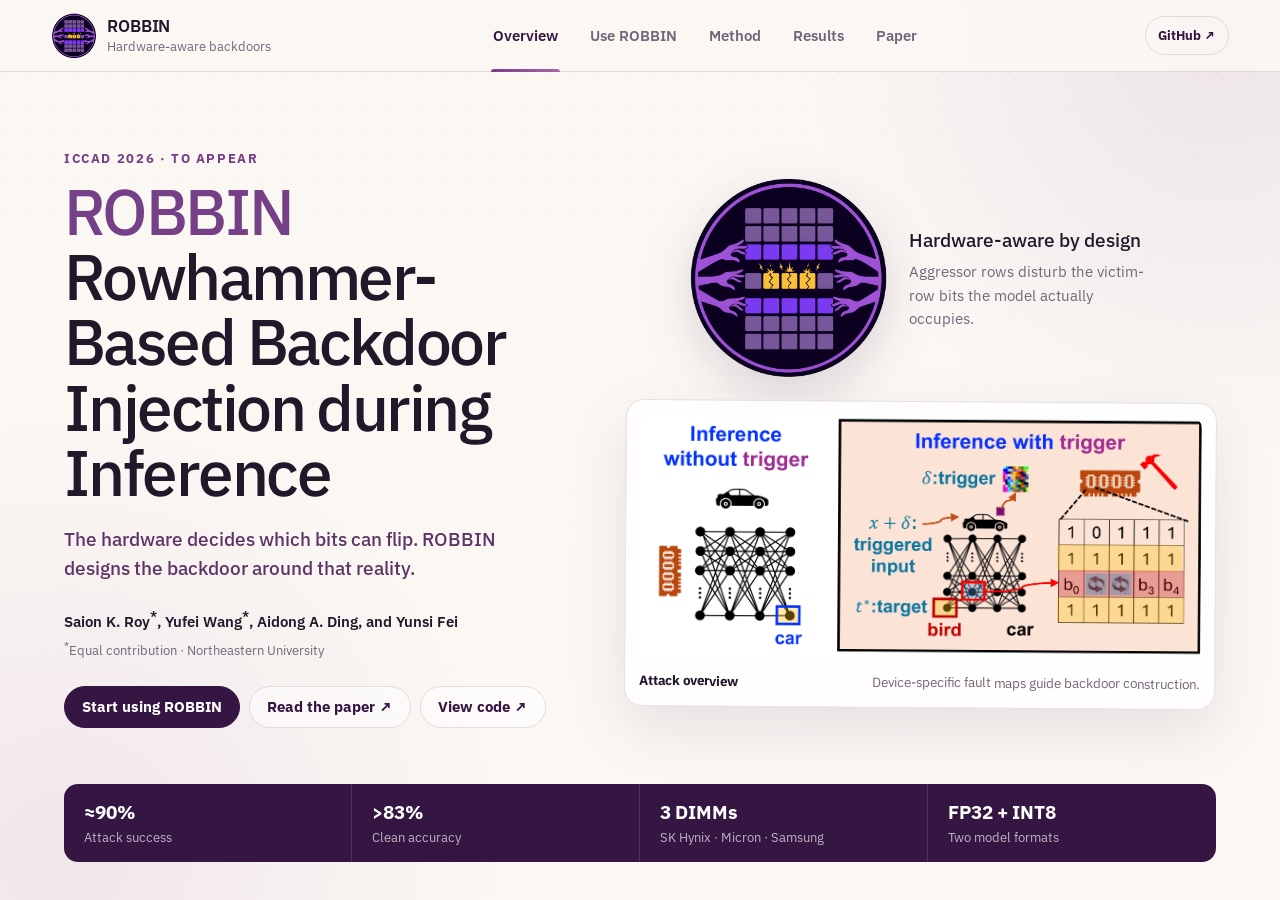
==== commit 17230073: "Add arXiv link to ROBBIN overview" ====
--- a/docs/index.html
+++ b/docs/index.html
@@ -9,8 +9,12 @@
     <meta property="og:description" content="Use ROBBIN, understand the method, and explore hardware results across three DDR4 devices." />
     <meta property="og:type" content="website" />
     <meta property="og:url" content="https://noisyor.github.io/ROBBIN-Rowhammer-Based-Backdoor-Injection-during-Inference/" />
-    <meta property="og:image" content="https://noisyor.github.io/ROBBIN-Rowhammer-Based-Backdoor-Injection-during-Inference/assets/robbin-og.png" />
+    <meta property="og:image" content="https://noisyor.github.io/ROBBIN-Rowhammer-Based-Backdoor-Injection-during-Inference/assets/robbin-og.png?v=20260831a" />
+    <meta property="og:image:width" content="1200" />
+    <meta property="og:image:height" content="630" />
+    <meta property="og:image:alt" content="ROBBIN: Rowhammer-Based Backdoor Injection during Inference" />
     <meta name="twitter:card" content="summary_large_image" />
+    <meta name="twitter:image" content="https://noisyor.github.io/ROBBIN-Rowhammer-Based-Backdoor-Injection-during-Inference/assets/robbin-og.png?v=20260831a" />
     <link rel="icon" href="assets/robbin-robin-emblem.png?v=20260803h" />
     <link rel="stylesheet" href="assets/site.css?v=20260803j" />
     <script src="assets/site.js?v=20260803c" defer></script>
@@ -46,6 +50,7 @@
             <p class="affiliation"><sup>*</sup>Equal contribution · Northeastern University</p>
             <div class="actions">
               <button class="primary-action" type="button" data-tab-link="use">Start using ROBBIN</button>
+              <a class="secondary-action" href="https://arxiv.org/abs/2608.23774">Read the paper ↗</a>
               <a class="secondary-action" href="https://github.com/noisyor/ROBBIN-Rowhammer-Based-Backdoor-Injection-during-Inference">View code ↗</a>
             </div>
           </div>
@@ -179,7 +184,7 @@
               <h2>ROBBIN: Rowhammer-Based Backdoor Injection during Inference</h2>
               <p class="authors">Saion K. Roy, Yufei Wang, Aidong A. Ding, and Yunsi Fei</p>
               <p class="venue">IEEE/ACM International Conference on Computer-Aided Design · 2026 · To appear</p>
-              <div class="actions"><a class="primary-action" href="https://github.com/noisyor/ROBBIN-Rowhammer-Based-Backdoor-Injection-during-Inference">GitHub repository ↗</a><a class="secondary-action" href="https://drive.google.com/drive/folders/113tWaQPlbuyK6h5fFslvnyCXRkXAqYg8?usp=sharing">Profiling data ↗</a></div>
+              <div class="actions"><a class="primary-action" href="https://arxiv.org/abs/2608.23774">Read on arXiv ↗</a><a class="secondary-action" href="https://github.com/noisyor/ROBBIN-Rowhammer-Based-Backdoor-Injection-during-Inference">GitHub repository ↗</a><a class="secondary-action" href="https://drive.google.com/drive/folders/113tWaQPlbuyK6h5fFslvnyCXRkXAqYg8?usp=sharing">Profiling data ↗</a></div>
               <img class="paper-emblem" src="assets/robbin-robin-emblem.png?v=20260803h" alt="ROBBIN Rowhammer aggressor-row emblem" />
             </div>
             <article class="abstract-card"><span class="control-label">Abstract</span><p>Existing Rowhammer-based inference-time backdoor attacks choose model bit flips without accounting for the complete fault set that the underlying DRAM will produce. This disconnect makes their behavior unreliable across devices and causes damaging collateral flips.</p><p>ROBBIN integrates device-specific vulnerability profiles into backdoor construction, selecting model-to-DRAM page mappings that maximize triggered behavior while preserving clean accuracy.</p></article>
